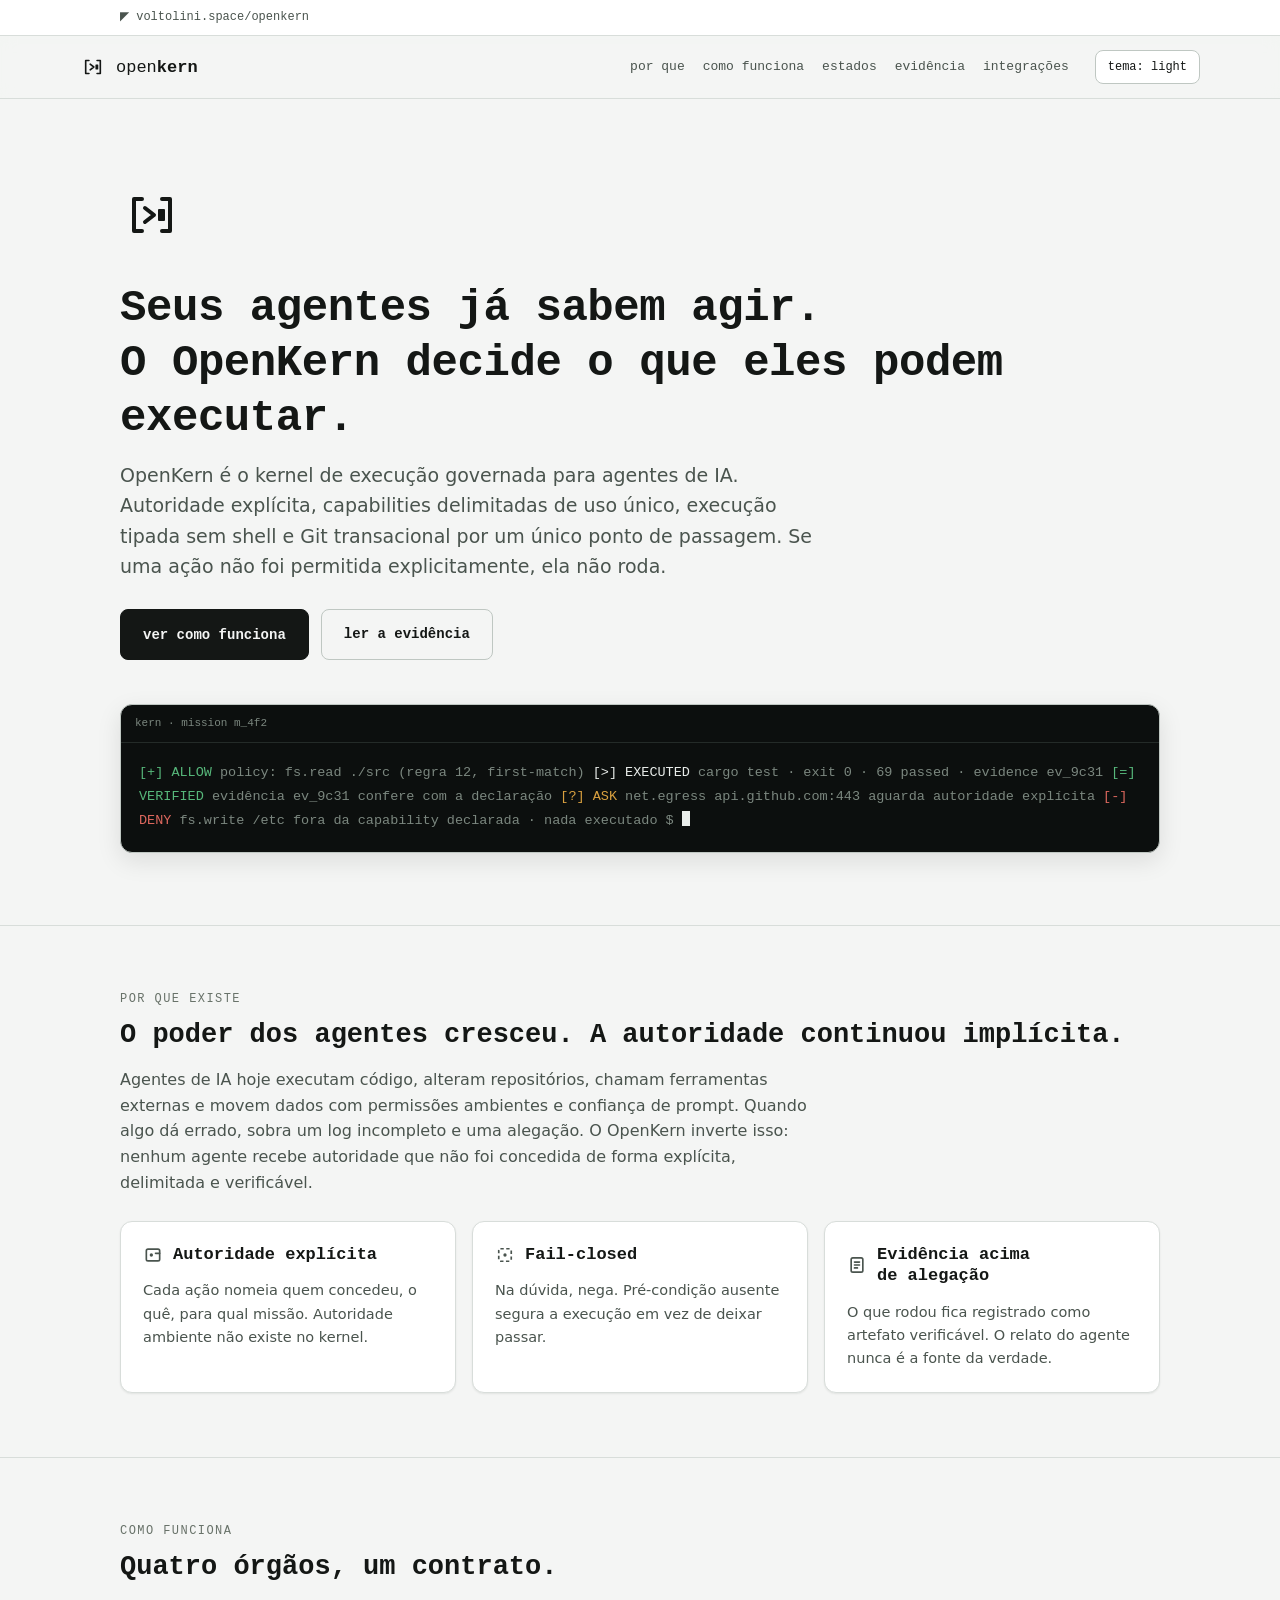
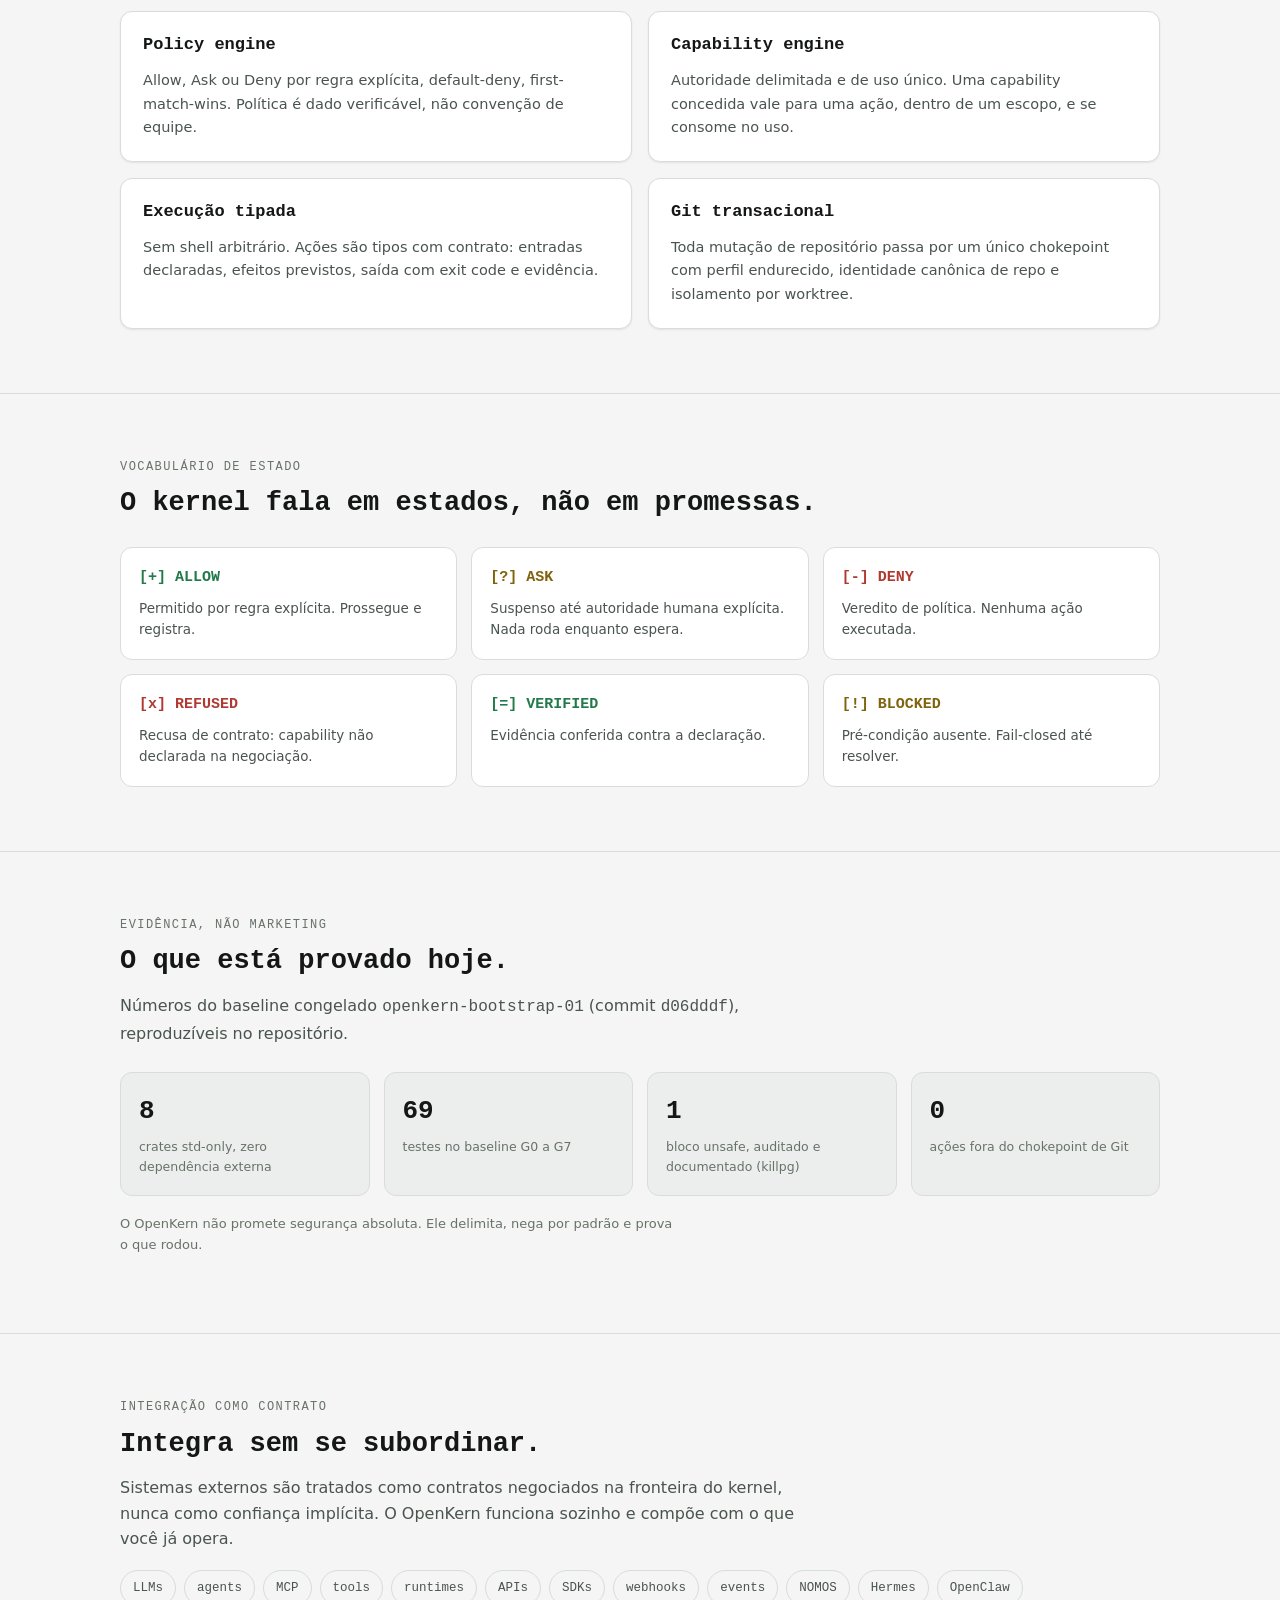
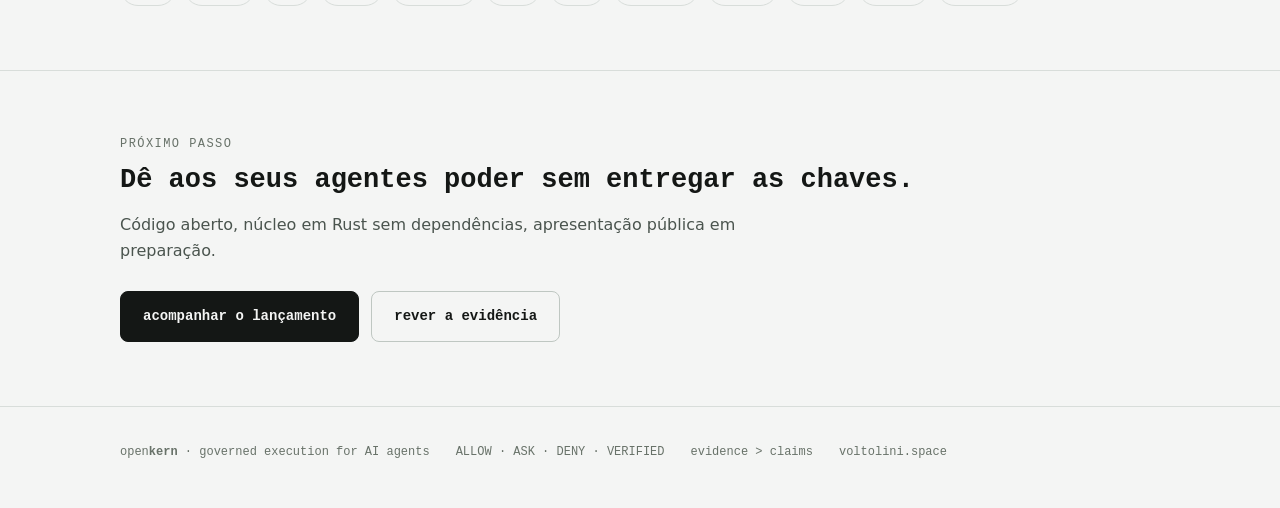
==== brand/web/openkern_page/index.html @ dc5f2fa1 "G8 core: kern-context engine — index, graph, scoring, pack, benchmark New crate kern-context (deps s" ====
<!doctype html>
<html lang="pt-BR">
<head>
<meta charset="utf-8">
<meta name="viewport" content="width=device-width,initial-scale=1">
<title>openkern · execução governada para agentes de IA</title>
<meta name="description" content="OpenKern é o kernel de execução governada para agentes de IA: autoridade explícita, capabilities delimitadas, execução tipada e evidência acima de alegação.">
<meta name="theme-color" content="#0C0F0E">
<script>
  document.documentElement.classList.add('js');
  (function(){try{
    var t=localStorage.getItem('openkern-theme');
    if(!t){t=matchMedia('(prefers-color-scheme: light)').matches?'light':'dark';}
    document.documentElement.setAttribute('data-theme',t);
    var m=document.querySelector('meta[name="theme-color"]');
    if(m)m.setAttribute('content',t==='light'?'#F4F5F4':'#0C0F0E');
  }catch(e){}})();
</script>
<style>
  :root{
    --bg:#0C0F0E;--surface:#131715;--surface-2:#1A1F1C;--border:#242B28;--border-strong:#333B37;
    --text:#E9EDEA;--text-dim:#A8B3AD;--text-mute:#7B877F;
    --allow:#57B87B;--ask:#D9A03F;--deny:#DE685E;--info:#6FA8C4;
    --shadow-1:0 1px 2px rgba(0,0,0,.30);--shadow-2:0 8px 24px rgba(0,0,0,.28);
    --mono:'JetBrains Mono',ui-monospace,'SF Mono',Menlo,Consolas,monospace;
    --body:Geist,system-ui,-apple-system,'Segoe UI',Roboto,Helvetica,Arial,sans-serif;
  }
  @media (prefers-color-scheme:light){
    :root{--bg:#F4F5F4;--surface:#FFFFFF;--surface-2:#EBEEEC;--border:#D8DDDA;--border-strong:#BFC7C2;
      --text:#141715;--text-dim:#4A544E;--text-mute:#687269;
      --allow:#22794A;--ask:#7F630D;--deny:#B03A31;--info:#2E6E8E;
      --shadow-1:0 1px 2px rgba(16,20,18,.08);--shadow-2:0 8px 24px rgba(16,20,18,.10)}
  }
  :root[data-theme="dark"]{--bg:#0C0F0E;--surface:#131715;--surface-2:#1A1F1C;--border:#242B28;--border-strong:#333B37;
    --text:#E9EDEA;--text-dim:#A8B3AD;--text-mute:#7B877F;
    --allow:#57B87B;--ask:#D9A03F;--deny:#DE685E;--info:#6FA8C4;
    --shadow-1:0 1px 2px rgba(0,0,0,.30);--shadow-2:0 8px 24px rgba(0,0,0,.28)}
  :root[data-theme="light"]{--bg:#F4F5F4;--surface:#FFFFFF;--surface-2:#EBEEEC;--border:#D8DDDA;--border-strong:#BFC7C2;
    --text:#141715;--text-dim:#4A544E;--text-mute:#687269;
    --allow:#22794A;--ask:#7F630D;--deny:#B03A31;--info:#2E6E8E;
    --shadow-1:0 1px 2px rgba(16,20,18,.08);--shadow-2:0 8px 24px rgba(16,20,18,.10)}

  *{box-sizing:border-box}
  html,body{margin:0}
  body{background:var(--bg);color:var(--text);font-family:var(--body);line-height:1.6;-webkit-font-smoothing:antialiased}
  .mono{font-family:var(--mono)}
  a{color:var(--info);text-decoration-thickness:1px;text-underline-offset:3px}
  h1,h2,h3{font-family:var(--mono);line-height:1.25;text-wrap:balance;margin:0 0 14px}
  h1{font-size:clamp(30px,4.6vw,44px);font-weight:700;letter-spacing:-.01em}
  h2{font-size:clamp(21px,2.6vw,27px);font-weight:700}
  h3{font-size:17px;font-weight:700}
  p{margin:0 0 14px;max-width:68ch}
  .dim{color:var(--text-dim)} .mute{color:var(--text-mute)}
  .wrap{max-width:1120px;margin:0 auto;padding:0 clamp(16px,4vw,40px)}
  section{padding:64px 0;border-top:1px solid var(--border)}
  .label{font-family:var(--mono);font-size:12px;letter-spacing:.12em;text-transform:uppercase;color:var(--text-mute);display:block;margin-bottom:10px}

  /* hub bar (voltolini.space convention) */
  .hub{font-family:var(--mono);font-size:12px;padding:8px 0;border-bottom:1px solid var(--border);background:var(--surface)}
  .hub a{color:var(--text-dim);text-decoration:none}
  .hub a:hover{color:var(--text)}

  /* header / nav */
  header.site{position:sticky;top:0;z-index:50;background:color-mix(in srgb,var(--bg) 92%,transparent);
    backdrop-filter:blur(8px);border-bottom:1px solid var(--border)}
  .navrow{display:flex;align-items:center;gap:20px;padding:14px 0}
  .brand{display:flex;align-items:center;gap:10px;font-family:var(--mono);font-size:17px;color:var(--text);text-decoration:none}
  .brand b{font-weight:700}
  .brand svg{width:26px;height:26px;color:var(--text)}
  nav.main{margin-left:auto;display:flex;gap:18px;flex-wrap:wrap}
  nav.main a{font-family:var(--mono);font-size:13px;color:var(--text-dim);text-decoration:none}
  nav.main a:hover{color:var(--text)}
  .theme-toggle{margin-left:6px;font-family:var(--mono);font-size:12px;padding:7px 12px;border-radius:8px;
    border:1px solid var(--border-strong);background:var(--surface);color:var(--text);cursor:pointer;min-height:34px}
  .theme-toggle:hover{border-color:var(--text-mute)}

  /* hero */
  .hero{padding:84px 0 72px;border-top:none}
  .hero .glyph{width:64px;height:64px;color:var(--text);margin-bottom:26px}
  .hero p.lead{font-size:19px;color:var(--text-dim);max-width:58ch}
  .cta-row{display:flex;gap:12px;flex-wrap:wrap;margin-top:28px}
  .btn{font-family:var(--mono);font-size:14px;font-weight:700;padding:13px 22px;border-radius:8px;cursor:pointer;
    text-decoration:none;display:inline-flex;align-items:center;gap:8px;min-height:44px;border:1px solid var(--border-strong)}
  .btn.primary{background:var(--text);color:var(--bg);border-color:var(--text)}
  .btn.primary:hover{opacity:.9}
  .btn.ghost{background:transparent;color:var(--text)}
  .btn.ghost:hover{background:var(--surface-2)}

  /* terminal demo */
  .term{margin-top:44px;background:#0C0F0E;border:1px solid var(--border-strong);border-radius:12px;
    box-shadow:var(--shadow-2);overflow:hidden}
  :root[data-theme="light"] .term{border-color:#BFC7C2}
  .term-bar{display:flex;align-items:center;gap:8px;padding:10px 14px;border-bottom:1px solid #242B28;
    font-family:var(--mono);font-size:11px;color:#7B877F}
  .term-body{padding:18px 18px 20px;font-family:var(--mono);font-size:13.5px;line-height:1.75;color:#E9EDEA;overflow-x:auto}
  .term-body .c-allow{color:#57B87B}.term-body .c-ask{color:#D9A03F}.term-body .c-deny{color:#DE685E}
  .term-body .c-dim{color:#7B877F}.term-body .c-ink{color:#E9EDEA}
  .cursor{display:inline-block;width:8px;height:15px;background:#E9EDEA;vertical-align:-2px}
  @media (prefers-reduced-motion:no-preference){.cursor{animation:blink 1.1s step-end infinite}@keyframes blink{50%{opacity:0}}}

  /* grids */
  .grid{display:grid;gap:16px}
  .g3{grid-template-columns:repeat(3,1fr)} .g2{grid-template-columns:repeat(2,1fr)}
  .card{background:var(--surface);border:1px solid var(--border);border-radius:12px;padding:22px;box-shadow:var(--shadow-1)}
  .card h3{display:flex;align-items:center;gap:10px}
  .card h3 svg{width:20px;height:20px;color:var(--text-dim);flex:none}
  .card p{font-size:14.5px;color:var(--text-dim);margin:0}

  /* states */
  .stategrid{display:grid;grid-template-columns:repeat(3,1fr);gap:14px}
  .state{border:1px solid var(--border);border-radius:12px;padding:18px;background:var(--surface)}
  .state .s{font-family:var(--mono);font-weight:700;font-size:15px;display:flex;align-items:center;gap:8px}
  .state.allow .s{color:var(--allow)} .state.ask .s{color:var(--ask)} .state.deny .s{color:var(--deny)}
  .state p{font-size:13.5px;color:var(--text-dim);margin:8px 0 0}

  /* evidence strip */
  .facts{display:grid;grid-template-columns:repeat(4,1fr);gap:14px}
  .fact{border:1px solid var(--border);border-radius:12px;padding:18px;background:var(--surface-2)}
  .fact .n{font-family:var(--mono);font-size:26px;font-weight:700;font-variant-numeric:tabular-nums}
  .fact .d{font-size:12.5px;color:var(--text-mute);margin-top:4px}

  /* integrations */
  .contracts{display:flex;flex-wrap:wrap;gap:8px}
  .contract{font-family:var(--mono);font-size:12.5px;padding:7px 12px;border:1px solid var(--border);border-radius:999px;color:var(--text-dim)}

  footer.site{border-top:1px solid var(--border);padding:36px 0 48px;font-family:var(--mono);font-size:12px;color:var(--text-mute)}
  footer.site .cols{display:flex;flex-wrap:wrap;gap:10px 26px}

  @media (max-width:900px){
    .g3,.stategrid{grid-template-columns:1fr 1fr}
    .facts{grid-template-columns:1fr 1fr}
    nav.main{gap:14px}
  }
  @media (max-width:600px){
    .g3,.g2,.stategrid,.facts{grid-template-columns:1fr}
    .cta-row .btn{width:100%;justify-content:center}
    .navrow{flex-wrap:wrap}
    nav.main{width:100%;order:3;margin-left:0}
    section{padding:48px 0}
    .hero{padding:56px 0 48px}
  }
  @media (max-width:400px){
    h1{font-size:27px}
    .hero p.lead{font-size:16px}
    .wrap{padding:0 14px}
    .term-body{font-size:12px}
    .btn{padding:12px 16px;font-size:13px}
  }
</style>
</head>
<body>

<div class="hub"><div class="wrap"><a href="/">&#9700; voltolini.space/openkern</a></div></div>

<header class="site">
  <div class="wrap navrow">
    <a class="brand" href="#top" aria-label="openkern">
      <svg viewBox="0 0 64 64" aria-hidden="true"><g fill="none" stroke="currentColor" stroke-width="4" stroke-linecap="round" stroke-linejoin="round"><path d="M 22 16 L 14 16 L 14 48 L 22 48"/><path d="M 42 16 L 50 16 L 50 48 L 42 48"/><path d="M 25 25 L 34 32 L 25 39"/></g><rect x="38" y="26" width="7" height="12" rx="1" fill="currentColor"/></svg>
      <span>open<b>kern</b></span>
    </a>
    <nav class="main" aria-label="principal">
      <a href="#porque">por que</a>
      <a href="#como">como funciona</a>
      <a href="#estados">estados</a>
      <a href="#evidencia">evidência</a>
      <a href="#integra">integrações</a>
    </nav>
    <button class="theme-toggle" id="themeToggle" type="button" aria-label="alternar tema">tema: <span id="themeName">auto</span></button>
  </div>
</header>

<main id="top">

  <section class="hero">
    <div class="wrap">
      <svg class="glyph" viewBox="0 0 64 64" aria-hidden="true"><g fill="none" stroke="currentColor" stroke-width="4" stroke-linecap="round" stroke-linejoin="round"><path d="M 22 16 L 14 16 L 14 48 L 22 48"/><path d="M 42 16 L 50 16 L 50 48 L 42 48"/><path d="M 25 25 L 34 32 L 25 39"/></g><rect x="38" y="26" width="7" height="12" rx="1" fill="currentColor"/></svg>
      <h1>Seus agentes já sabem agir.<br>O OpenKern decide o que eles podem executar.</h1>
      <p class="lead">OpenKern é o kernel de execução governada para agentes de IA. Autoridade explícita, capabilities delimitadas de uso único, execução tipada sem shell e Git transacional por um único ponto de passagem. Se uma ação não foi permitida explicitamente, ela não roda.</p>
      <div class="cta-row">
        <button class="btn primary" type="button" onclick="document.getElementById('como').scrollIntoView({behavior:'smooth'})">ver como funciona</button>
        <a class="btn ghost" href="#evidencia">ler a evidência</a>
      </div>

      <div class="term" role="img" aria-label="demonstração do kern na linha de comando">
        <div class="term-bar"><span>kern · mission m_4f2</span></div>
        <div class="term-body"><span class="c-allow">[+] ALLOW</span><span class="c-dim">    policy: fs.read ./src (regra 12, first-match)</span>
<span class="c-ink">[&gt;] EXECUTED</span><span class="c-dim"> cargo test · exit 0 · 69 passed · evidence ev_9c31</span>
<span class="c-allow">[=] VERIFIED</span><span class="c-dim"> evidência ev_9c31 confere com a declaração</span>
<span class="c-ask">[?] ASK</span><span class="c-dim">      net.egress api.github.com:443 aguarda autoridade explícita</span>
<span class="c-deny">[-] DENY</span><span class="c-dim">     fs.write /etc fora da capability declarada · nada executado</span>
<span class="c-dim">$</span> <span class="cursor" aria-hidden="true"></span></div>
      </div>
    </div>
  </section>

  <section id="porque">
    <div class="wrap">
      <span class="label">por que existe</span>
      <h2>O poder dos agentes cresceu. A autoridade continuou implícita.</h2>
      <p class="dim">Agentes de IA hoje executam código, alteram repositórios, chamam ferramentas externas e movem dados com permissões ambientes e confiança de prompt. Quando algo dá errado, sobra um log incompleto e uma alegação. O OpenKern inverte isso: nenhum agente recebe autoridade que não foi concedida de forma explícita, delimitada e verificável.</p>
      <div class="grid g3" style="margin-top:26px">
        <div class="card"><h3><svg aria-hidden="true" viewBox="0 0 24 24"><rect x="4" y="5" width="16" height="14" rx="2" fill="none" stroke="currentColor" stroke-width="2"/><path d="M 20 10 L 15 10" stroke="currentColor" stroke-width="2" stroke-linecap="round"/><circle cx="10" cy="12" r="2" fill="currentColor"/></svg>Autoridade explícita</h3><p>Cada ação nomeia quem concedeu, o quê, para qual missão. Autoridade ambiente não existe no kernel.</p></div>
        <div class="card"><h3><svg aria-hidden="true" viewBox="0 0 24 24"><rect x="4.5" y="4.5" width="15" height="15" rx="2" fill="none" stroke="currentColor" stroke-width="2" stroke-dasharray="4 3"/><circle cx="12" cy="12" r="2" fill="currentColor"/></svg>Fail-closed</h3><p>Na dúvida, nega. Pré-condição ausente segura a execução em vez de deixar passar.</p></div>
        <div class="card"><h3><svg aria-hidden="true" viewBox="0 0 24 24"><rect x="5" y="3.5" width="14" height="17" rx="2" fill="none" stroke="currentColor" stroke-width="2"/><path d="M 9 8.5 H 15 M 9 12 H 15 M 9 15.5 H 12.5" stroke="currentColor" stroke-width="2" stroke-linecap="round"/></svg>Evidência acima de alegação</h3><p>O que rodou fica registrado como artefato verificável. O relato do agente nunca é a fonte da verdade.</p></div>
      </div>
    </div>
  </section>

  <section id="como">
    <div class="wrap">
      <span class="label">como funciona</span>
      <h2>Quatro órgãos, um contrato.</h2>
      <div class="grid g2" style="margin-top:26px">
        <div class="card"><h3>Policy engine</h3><p>Allow, Ask ou Deny por regra explícita, default-deny, first-match-wins. Política é dado verificável, não convenção de equipe.</p></div>
        <div class="card"><h3>Capability engine</h3><p>Autoridade delimitada e de uso único. Uma capability concedida vale para uma ação, dentro de um escopo, e se consome no uso.</p></div>
        <div class="card"><h3>Execução tipada</h3><p>Sem shell arbitrário. Ações são tipos com contrato: entradas declaradas, efeitos previstos, saída com exit code e evidência.</p></div>
        <div class="card"><h3>Git transacional</h3><p>Toda mutação de repositório passa por um único chokepoint com perfil endurecido, identidade canônica de repo e isolamento por worktree.</p></div>
      </div>
    </div>
  </section>

  <section id="estados">
    <div class="wrap">
      <span class="label">vocabulário de estado</span>
      <h2>O kernel fala em estados, não em promessas.</h2>
      <div class="stategrid" style="margin-top:26px">
        <div class="state allow"><span class="s">[+] ALLOW</span><p>Permitido por regra explícita. Prossegue e registra.</p></div>
        <div class="state ask"><span class="s">[?] ASK</span><p>Suspenso até autoridade humana explícita. Nada roda enquanto espera.</p></div>
        <div class="state deny"><span class="s">[-] DENY</span><p>Veredito de política. Nenhuma ação executada.</p></div>
        <div class="state deny"><span class="s">[x] REFUSED</span><p>Recusa de contrato: capability não declarada na negociação.</p></div>
        <div class="state allow"><span class="s">[=] VERIFIED</span><p>Evidência conferida contra a declaração.</p></div>
        <div class="state ask"><span class="s">[!] BLOCKED</span><p>Pré-condição ausente. Fail-closed até resolver.</p></div>
      </div>
    </div>
  </section>

  <section id="evidencia">
    <div class="wrap">
      <span class="label">evidência, não marketing</span>
      <h2>O que está provado hoje.</h2>
      <p class="dim">Números do baseline congelado <span class="mono">openkern-bootstrap-01</span> (commit <span class="mono">d06dddf</span>), reproduzíveis no repositório.</p>
      <div class="facts" style="margin-top:26px">
        <div class="fact"><div class="n">8</div><div class="d">crates std-only, zero dependência externa</div></div>
        <div class="fact"><div class="n">69</div><div class="d">testes no baseline G0 a G7</div></div>
        <div class="fact"><div class="n">1</div><div class="d">bloco unsafe, auditado e documentado (killpg)</div></div>
        <div class="fact"><div class="n">0</div><div class="d">ações fora do chokepoint de Git</div></div>
      </div>
      <p class="mute" style="margin-top:18px;font-size:13px">O OpenKern não promete segurança absoluta. Ele delimita, nega por padrão e prova o que rodou.</p>
    </div>
  </section>

  <section id="integra">
    <div class="wrap">
      <span class="label">integração como contrato</span>
      <h2>Integra sem se subordinar.</h2>
      <p class="dim">Sistemas externos são tratados como contratos negociados na fronteira do kernel, nunca como confiança implícita. O OpenKern funciona sozinho e compõe com o que você já opera.</p>
      <div class="contracts" style="margin-top:18px">
        <span class="contract">LLMs</span><span class="contract">agents</span><span class="contract">MCP</span>
        <span class="contract">tools</span><span class="contract">runtimes</span><span class="contract">APIs</span>
        <span class="contract">SDKs</span><span class="contract">webhooks</span><span class="contract">events</span>
        <span class="contract">NOMOS</span><span class="contract">Hermes</span><span class="contract">OpenClaw</span>
      </div>
    </div>
  </section>

  <section id="cta">
    <div class="wrap">
      <span class="label">próximo passo</span>
      <h2>Dê aos seus agentes poder sem entregar as chaves.</h2>
      <p class="dim">Código aberto, núcleo em Rust sem dependências, apresentação pública em preparação.</p>
      <div class="cta-row">
        <button class="btn primary" type="button" onclick="document.getElementById('top').scrollIntoView({behavior:'smooth'})">acompanhar o lançamento</button>
        <a class="btn ghost" href="#evidencia">rever a evidência</a>
      </div>
    </div>
  </section>

</main>

<footer class="site">
  <div class="wrap cols">
    <span>open<b>kern</b> · governed execution for AI agents</span>
    <span>ALLOW · ASK · DENY · VERIFIED</span>
    <span>evidence &gt; claims</span>
    <span>voltolini.space</span>
  </div>
</footer>

<script>
(function(){try{
  var btn=document.getElementById('themeToggle'),name=document.getElementById('themeName');
  var meta=document.querySelector('meta[name="theme-color"]');
  function label(){name.textContent=document.documentElement.getAttribute('data-theme')||'auto';}
  btn.addEventListener('click',function(){
    var cur=document.documentElement.getAttribute('data-theme')||'dark';
    var nxt=cur==='dark'?'light':'dark';
    document.documentElement.setAttribute('data-theme',nxt);
    try{localStorage.setItem('openkern-theme',nxt);}catch(e){}
    if(meta)meta.setAttribute('content',nxt==='light'?'#F4F5F4':'#0C0F0E');
    label();
  });
  label();
}catch(e){}})();
</script>

</body>
</html>
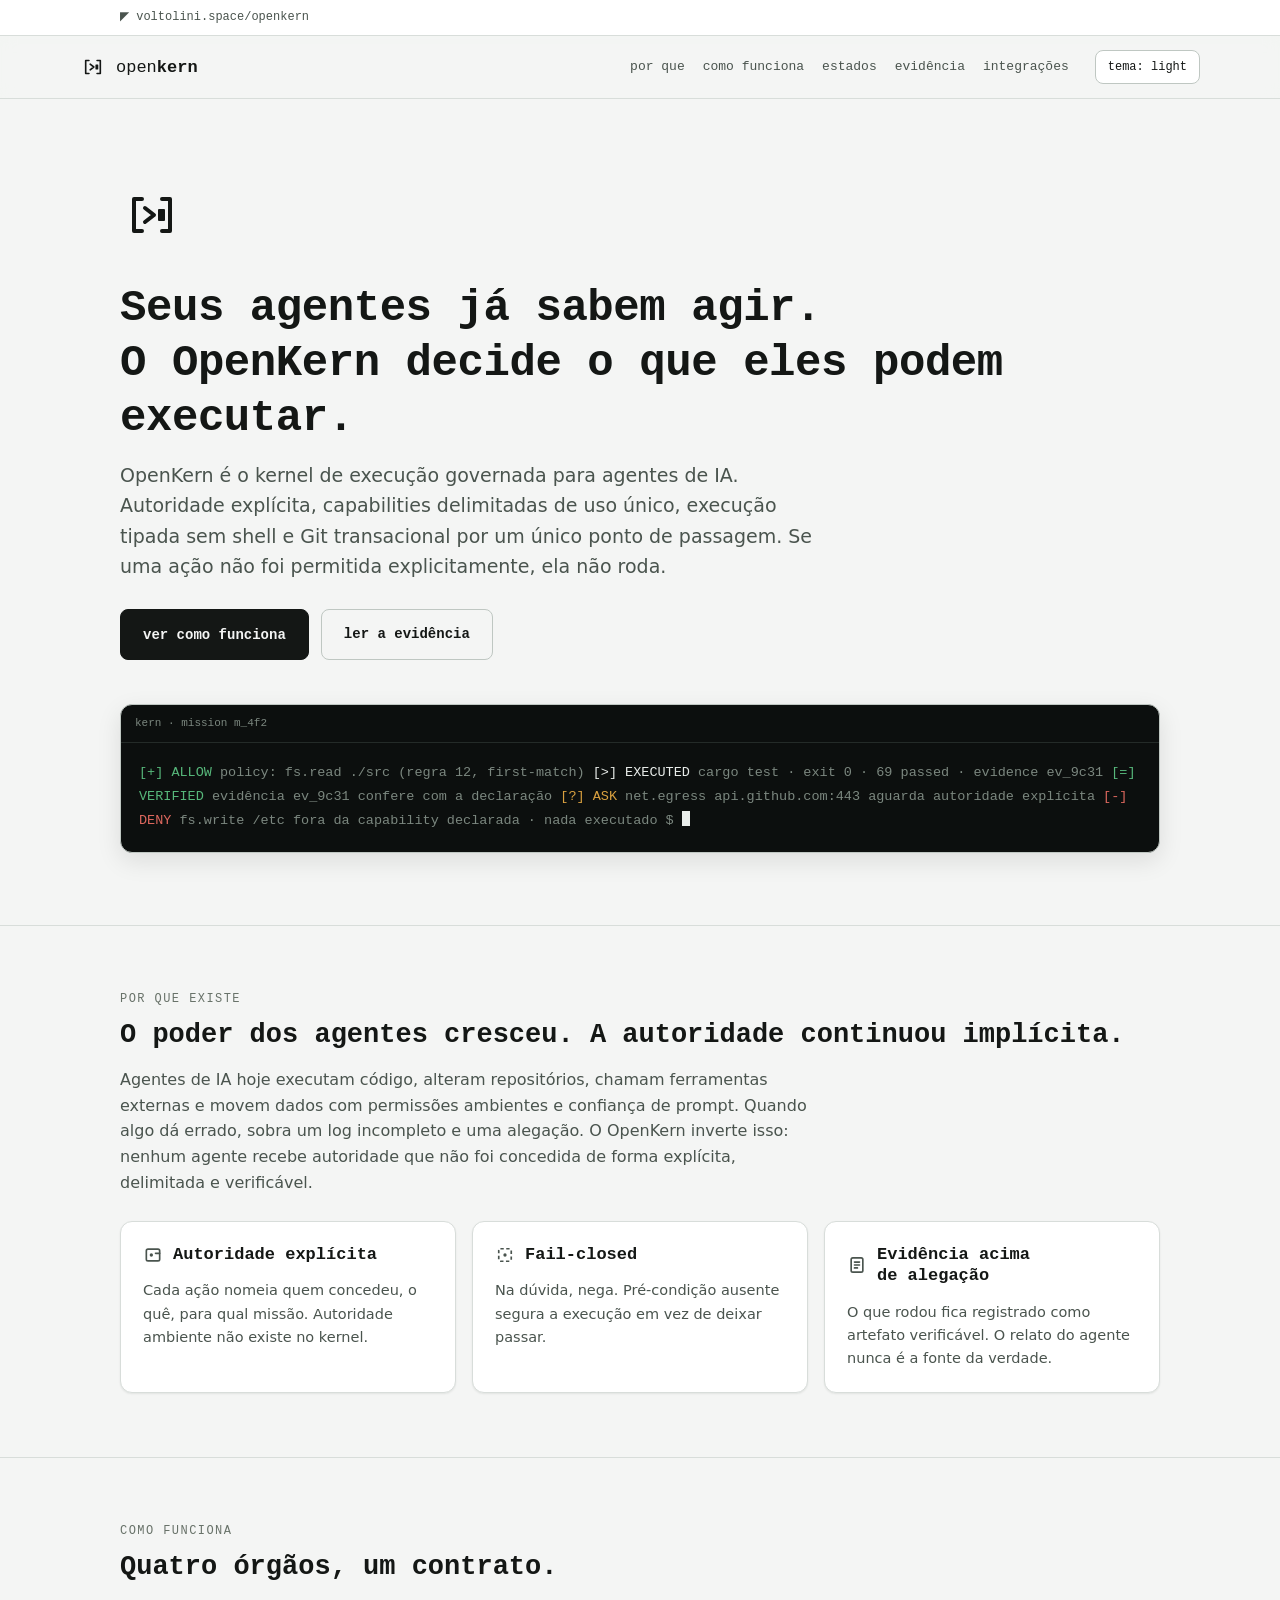
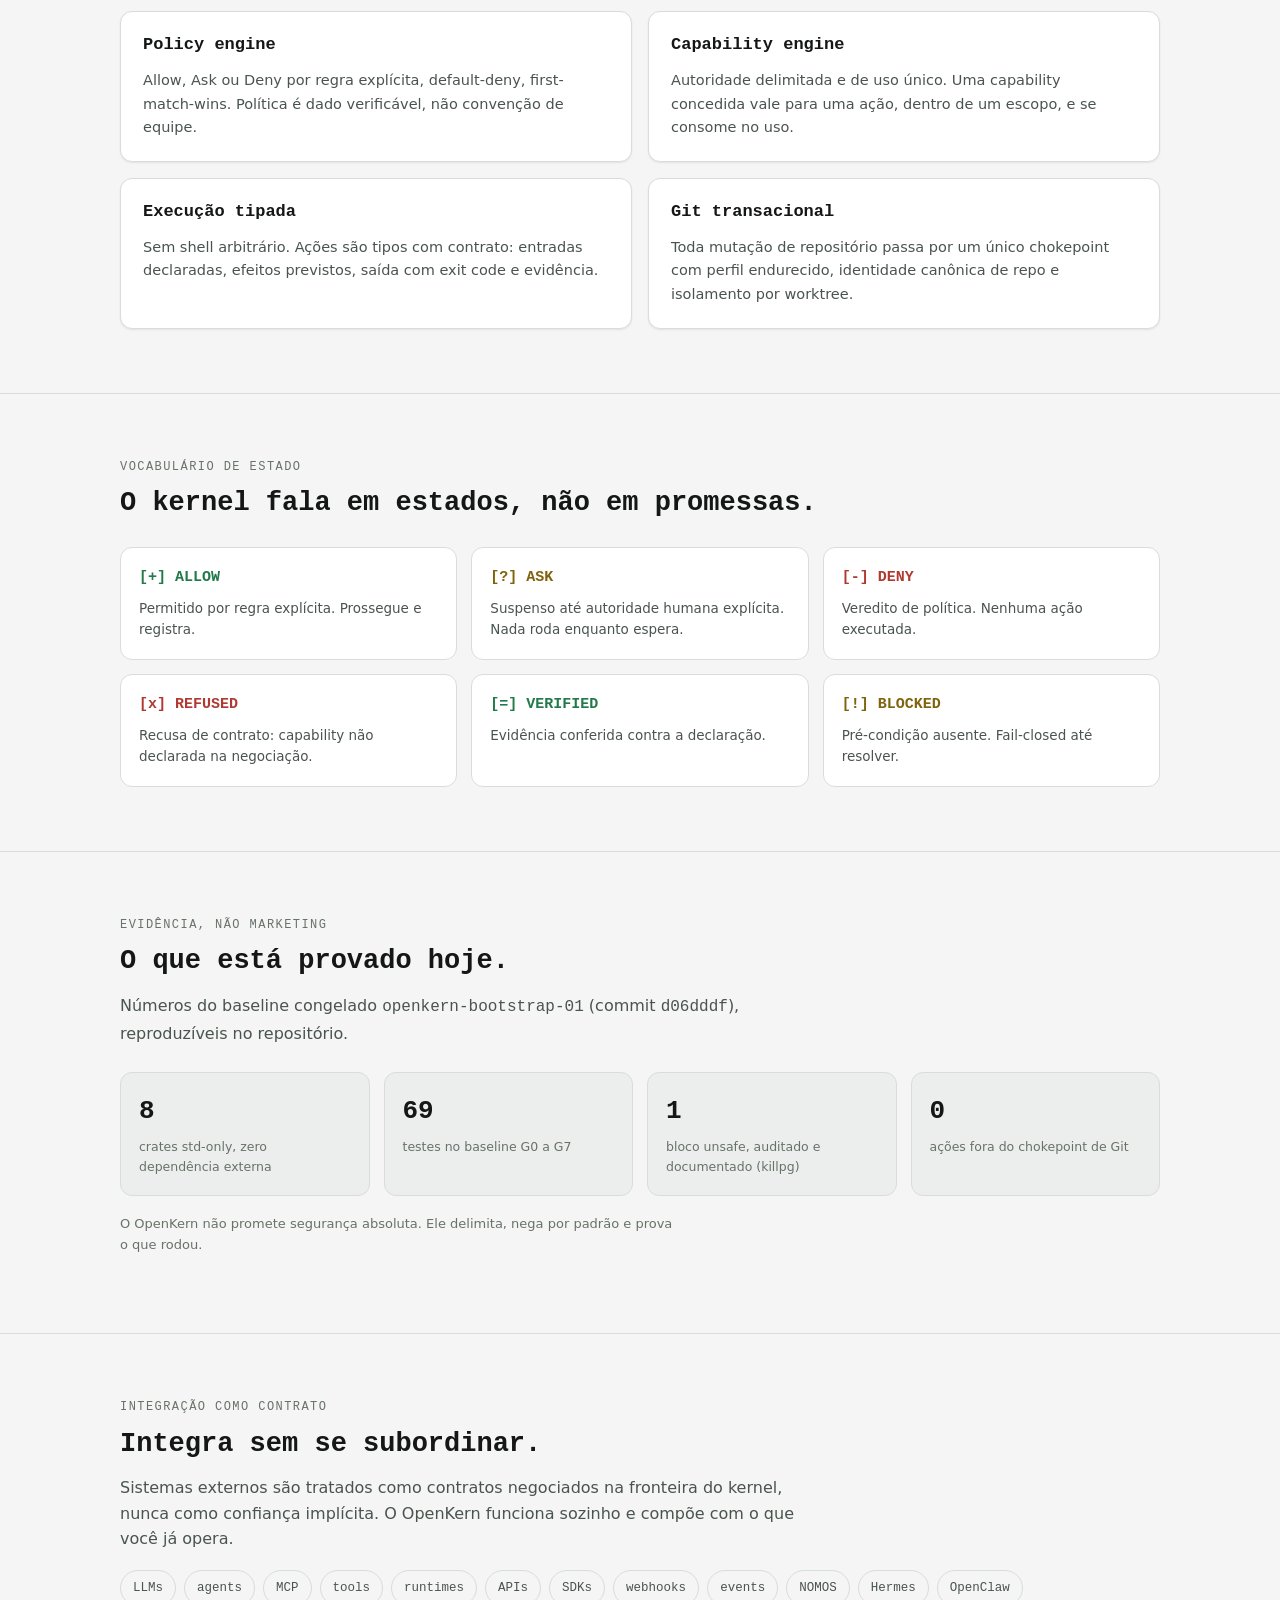
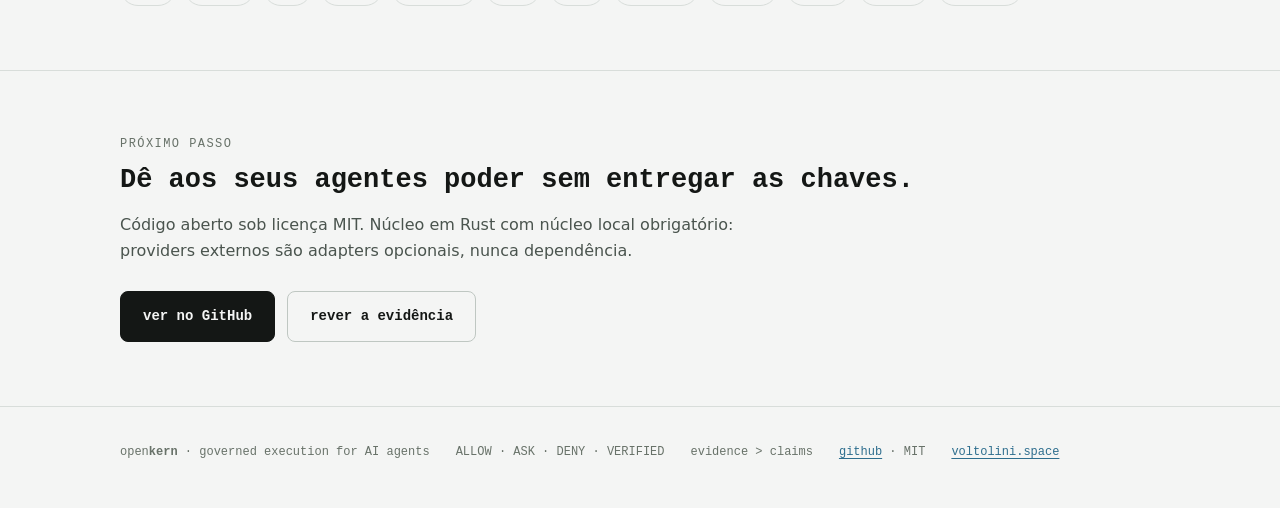
==== commit 8f9f7ab8: "publish: OPENKERN-BRAND-03 documentary commit — MIT license, public README, site publication deltas " ====
--- a/brand/web/openkern_page/index.html
+++ b/brand/web/openkern_page/index.html
@@ -6,6 +6,13 @@
 <title>openkern · execução governada para agentes de IA</title>
 <meta name="description" content="OpenKern é o kernel de execução governada para agentes de IA: autoridade explícita, capabilities delimitadas, execução tipada e evidência acima de alegação.">
 <meta name="theme-color" content="#0C0F0E">
+<link rel="canonical" href="https://voltolini.space/openkern/">
+<meta property="og:type" content="website">
+<meta property="og:site_name" content="voltolini.space">
+<meta property="og:title" content="openkern · execução governada para agentes de IA">
+<meta property="og:description" content="OpenKern é o kernel de execução governada para agentes de IA: autoridade explícita, capabilities delimitadas, execução tipada e evidência acima de alegação.">
+<meta property="og:url" content="https://voltolini.space/openkern/">
+<link rel="icon" type="image/svg+xml" href="data:image/svg+xml,%3Csvg%20xmlns='http://www.w3.org/2000/svg'%20viewBox='0%200%2064%2064'%3E%3Crect%20width='64'%20height='64'%20rx='12'%20fill='%230C0F0E'/%3E%3Cg%20fill='none'%20stroke='%23E9EDEA'%20stroke-width='6'%20stroke-linecap='round'%20stroke-linejoin='round'%3E%3Cpath%20d='M%2014%2018%20L%2032%2032%20L%2014%2046'/%3E%3C/g%3E%3Crect%20x='40'%20y='24'%20width='12'%20height='19'%20rx='2'%20fill='%23E9EDEA'/%3E%3C/svg%3E">
 <script>
   document.documentElement.classList.add('js');
   (function(){try{
@@ -81,8 +88,8 @@
   .cta-row{display:flex;gap:12px;flex-wrap:wrap;margin-top:28px}
   .btn{font-family:var(--mono);font-size:14px;font-weight:700;padding:13px 22px;border-radius:8px;cursor:pointer;
     text-decoration:none;display:inline-flex;align-items:center;gap:8px;min-height:44px;border:1px solid var(--border-strong)}
-  .btn.primary{background:var(--text);color:var(--bg);border-color:var(--text)}
-  .btn.primary:hover{opacity:.9}
+  .btn-primary{background:var(--text);color:var(--bg);border-color:var(--text)}
+  .btn-primary:hover{opacity:.9}
   .btn.ghost{background:transparent;color:var(--text)}
   .btn.ghost:hover{background:var(--surface-2)}
 
@@ -177,7 +184,7 @@
       <h1>Seus agentes já sabem agir.<br>O OpenKern decide o que eles podem executar.</h1>
       <p class="lead">OpenKern é o kernel de execução governada para agentes de IA. Autoridade explícita, capabilities delimitadas de uso único, execução tipada sem shell e Git transacional por um único ponto de passagem. Se uma ação não foi permitida explicitamente, ela não roda.</p>
       <div class="cta-row">
-        <button class="btn primary" type="button" onclick="document.getElementById('como').scrollIntoView({behavior:'smooth'})">ver como funciona</button>
+        <button class="btn btn-primary" type="button" onclick="document.getElementById('como').scrollIntoView({behavior:'smooth'})">ver como funciona</button>
         <a class="btn ghost" href="#evidencia">ler a evidência</a>
       </div>
 
@@ -267,9 +274,9 @@
     <div class="wrap">
       <span class="label">próximo passo</span>
       <h2>Dê aos seus agentes poder sem entregar as chaves.</h2>
-      <p class="dim">Código aberto, núcleo em Rust sem dependências, apresentação pública em preparação.</p>
+      <p class="dim">Código aberto sob licença MIT. Núcleo em Rust com núcleo local obrigatório: providers externos são adapters opcionais, nunca dependência.</p>
       <div class="cta-row">
-        <button class="btn primary" type="button" onclick="document.getElementById('top').scrollIntoView({behavior:'smooth'})">acompanhar o lançamento</button>
+        <a class="btn btn-primary" href="https://github.com/Voltolini-SPACE/openkern">ver no GitHub</a>
         <a class="btn ghost" href="#evidencia">rever a evidência</a>
       </div>
     </div>
@@ -282,7 +289,8 @@
     <span>open<b>kern</b> · governed execution for AI agents</span>
     <span>ALLOW · ASK · DENY · VERIFIED</span>
     <span>evidence &gt; claims</span>
-    <span>voltolini.space</span>
+    <span><a href="https://github.com/Voltolini-SPACE/openkern">github</a> · MIT</span>
+    <span><a href="/">voltolini.space</a></span>
   </div>
 </footer>
 
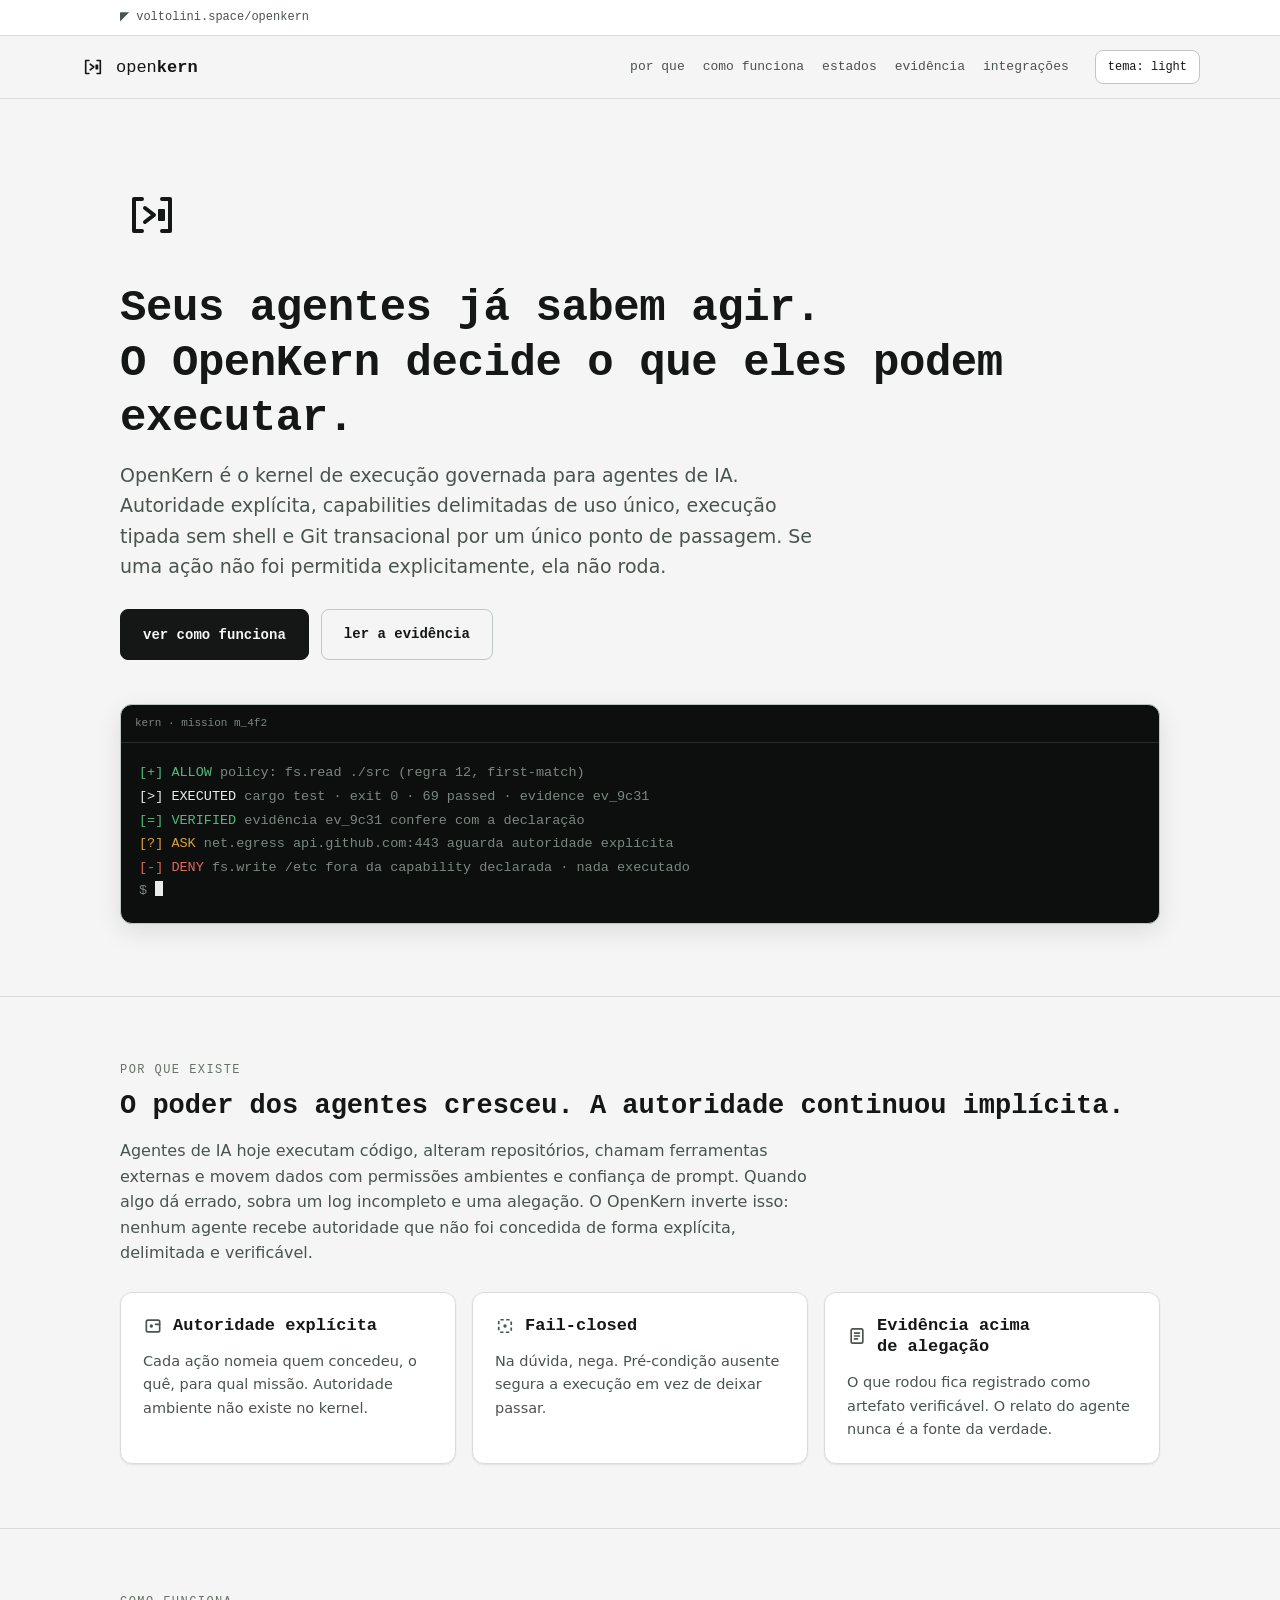
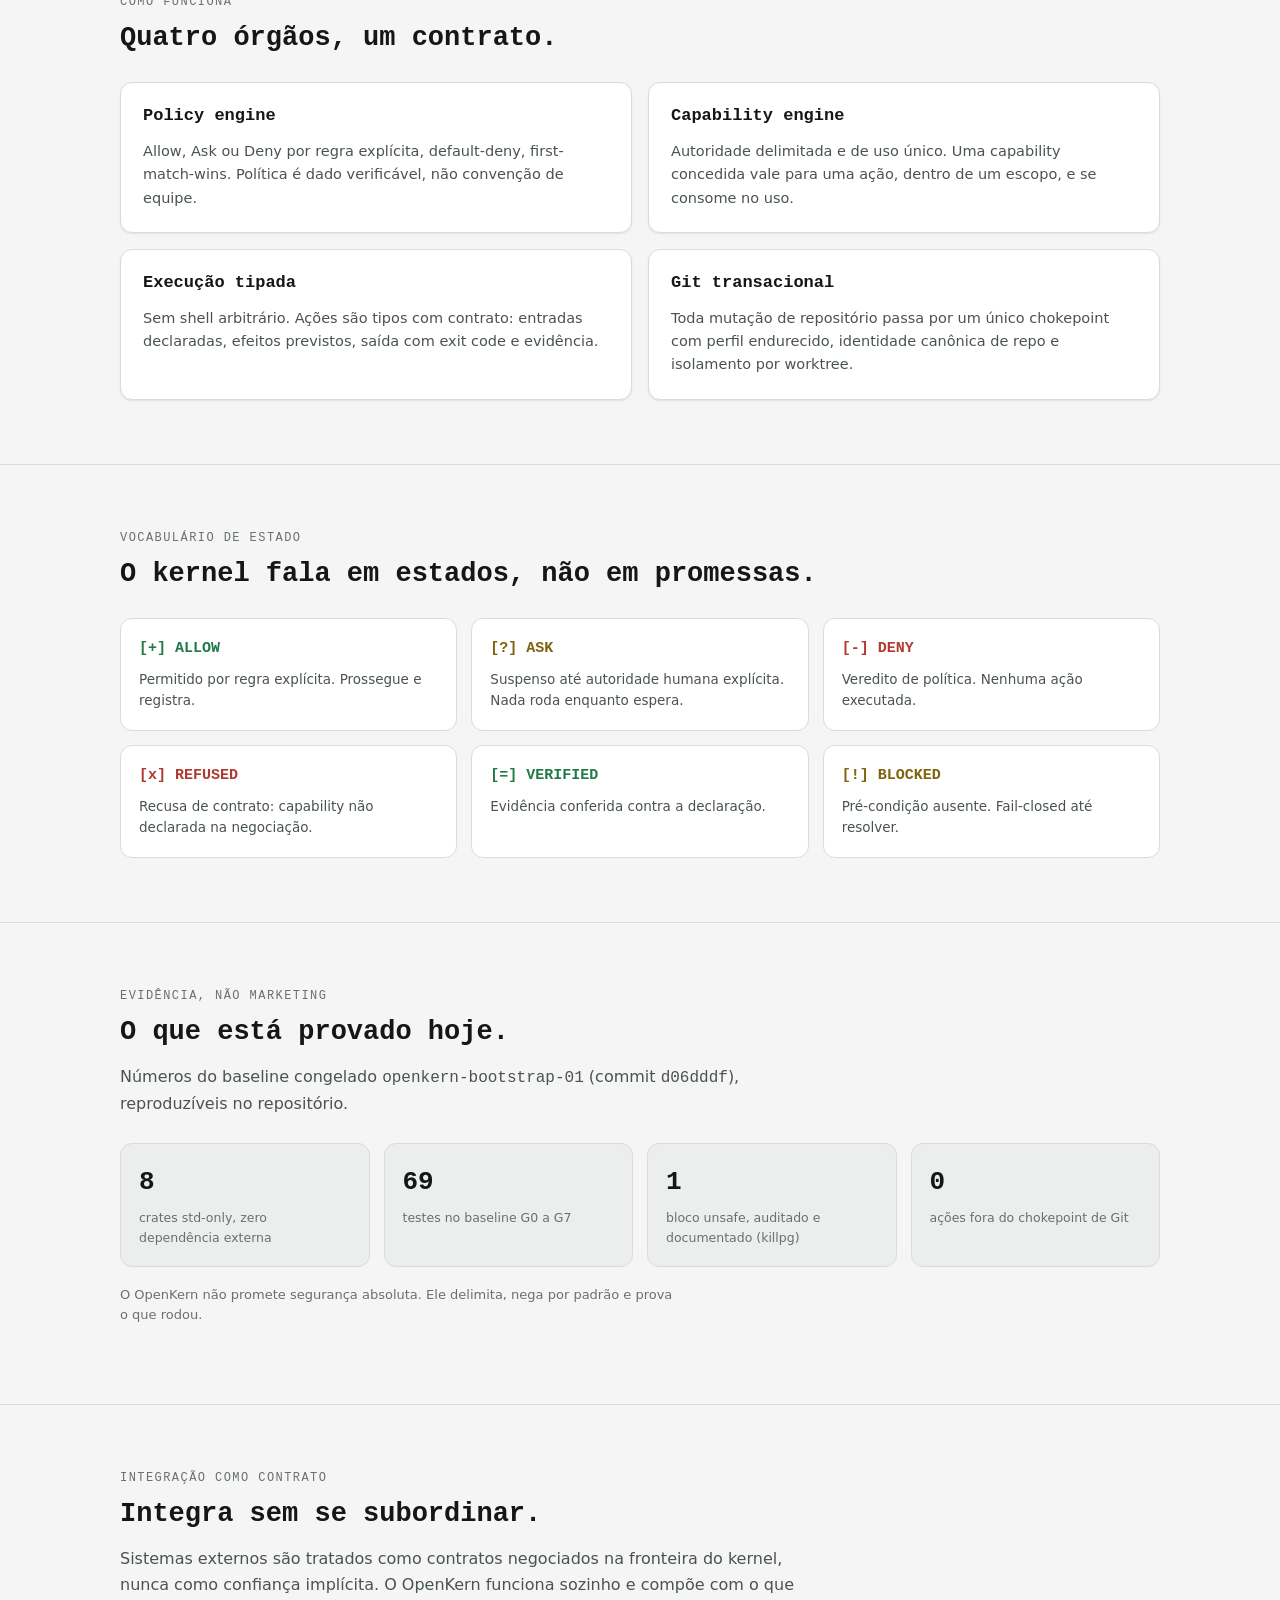
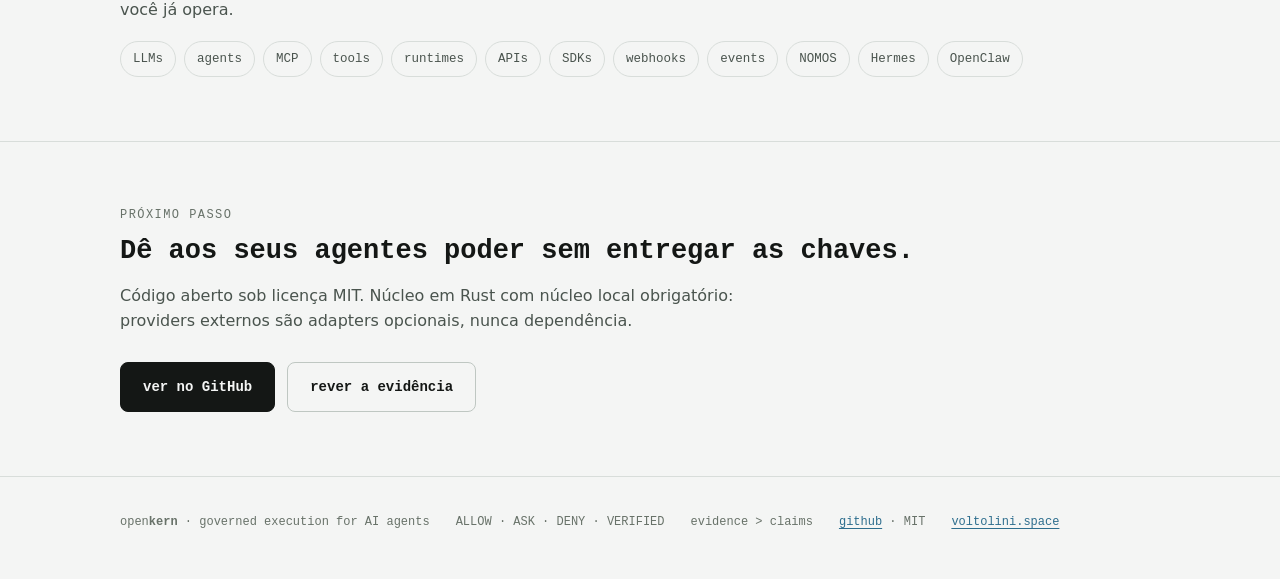
==== commit b4a338ad: "site: fix terminal demo line collapse (white-space:pre-line) Co-Authored-By: Claude Opus 4.8 <norepl" ====
--- a/brand/web/openkern_page/index.html
+++ b/brand/web/openkern_page/index.html
@@ -99,7 +99,7 @@
   :root[data-theme="light"] .term{border-color:#BFC7C2}
   .term-bar{display:flex;align-items:center;gap:8px;padding:10px 14px;border-bottom:1px solid #242B28;
     font-family:var(--mono);font-size:11px;color:#7B877F}
-  .term-body{padding:18px 18px 20px;font-family:var(--mono);font-size:13.5px;line-height:1.75;color:#E9EDEA;overflow-x:auto}
+  .term-body{white-space:pre-line;padding:18px 18px 20px;font-family:var(--mono);font-size:13.5px;line-height:1.75;color:#E9EDEA;overflow-x:auto}
   .term-body .c-allow{color:#57B87B}.term-body .c-ask{color:#D9A03F}.term-body .c-deny{color:#DE685E}
   .term-body .c-dim{color:#7B877F}.term-body .c-ink{color:#E9EDEA}
   .cursor{display:inline-block;width:8px;height:15px;background:#E9EDEA;vertical-align:-2px}
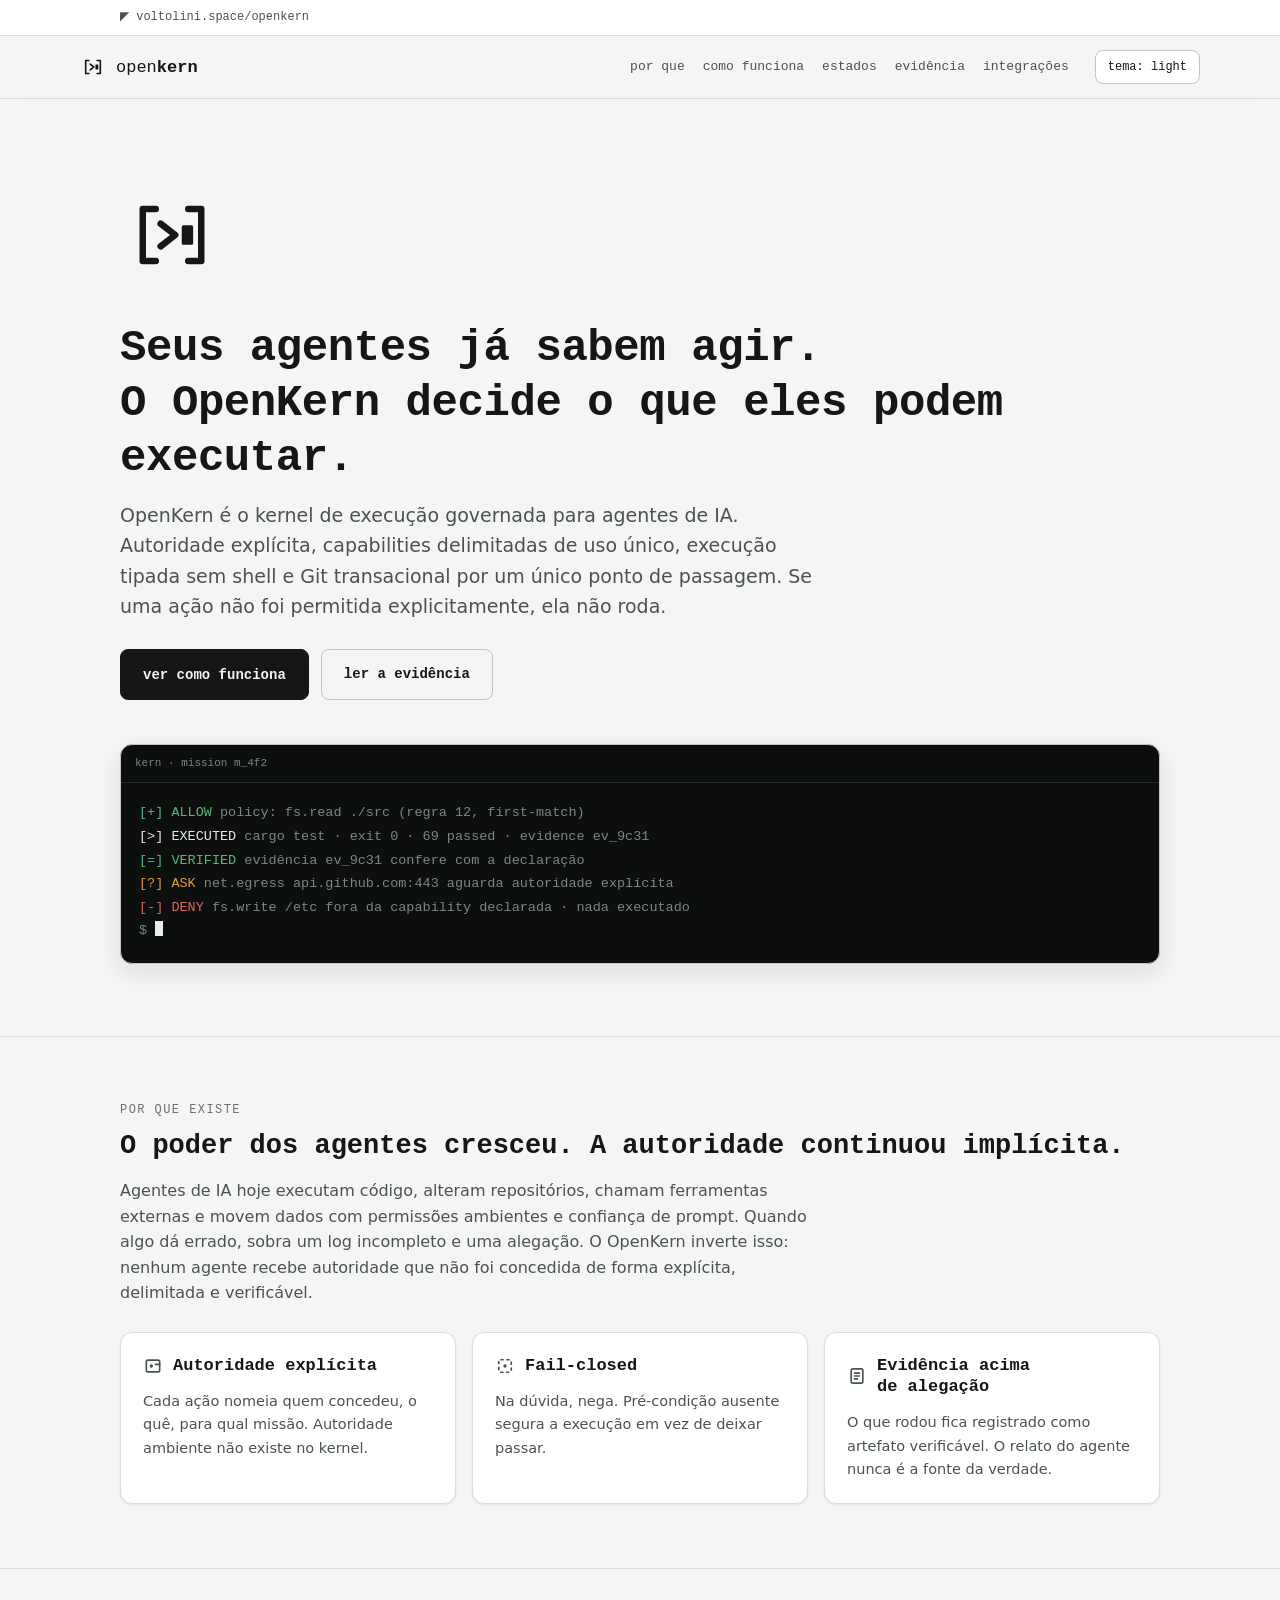
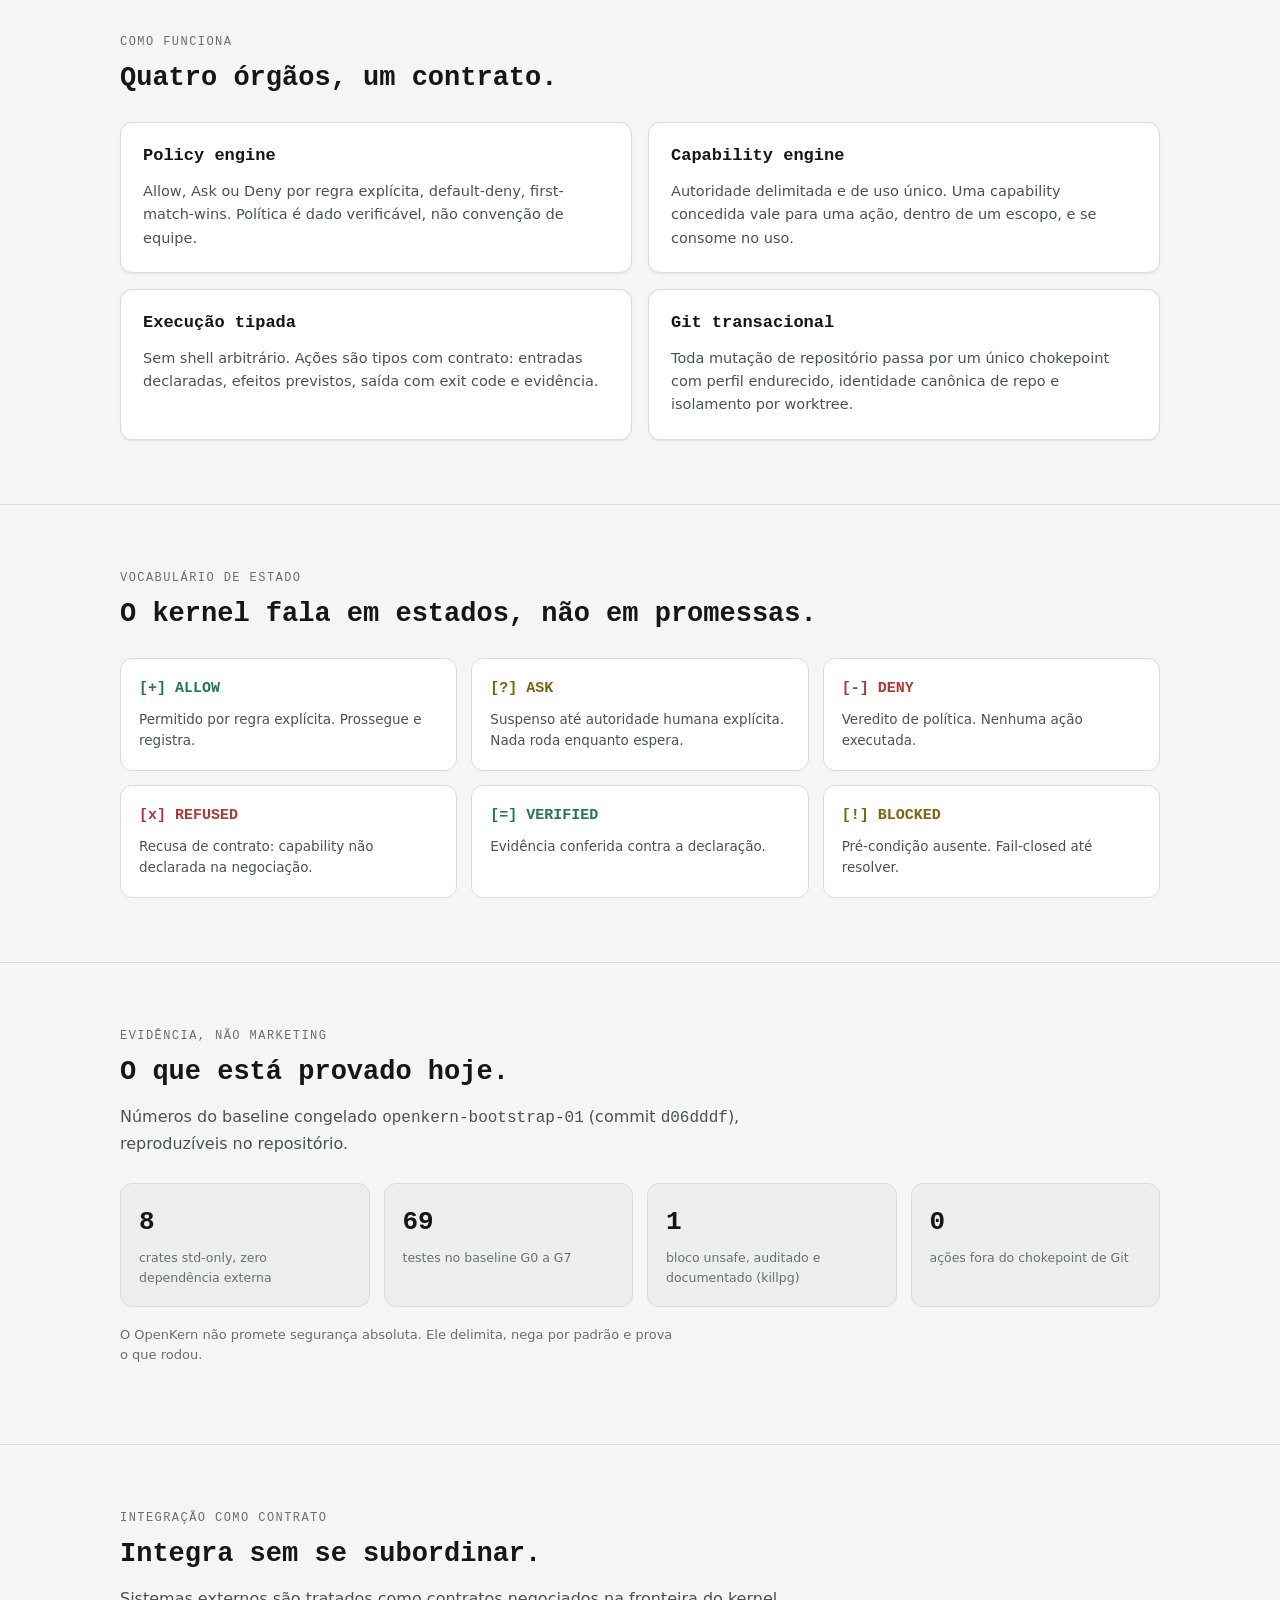
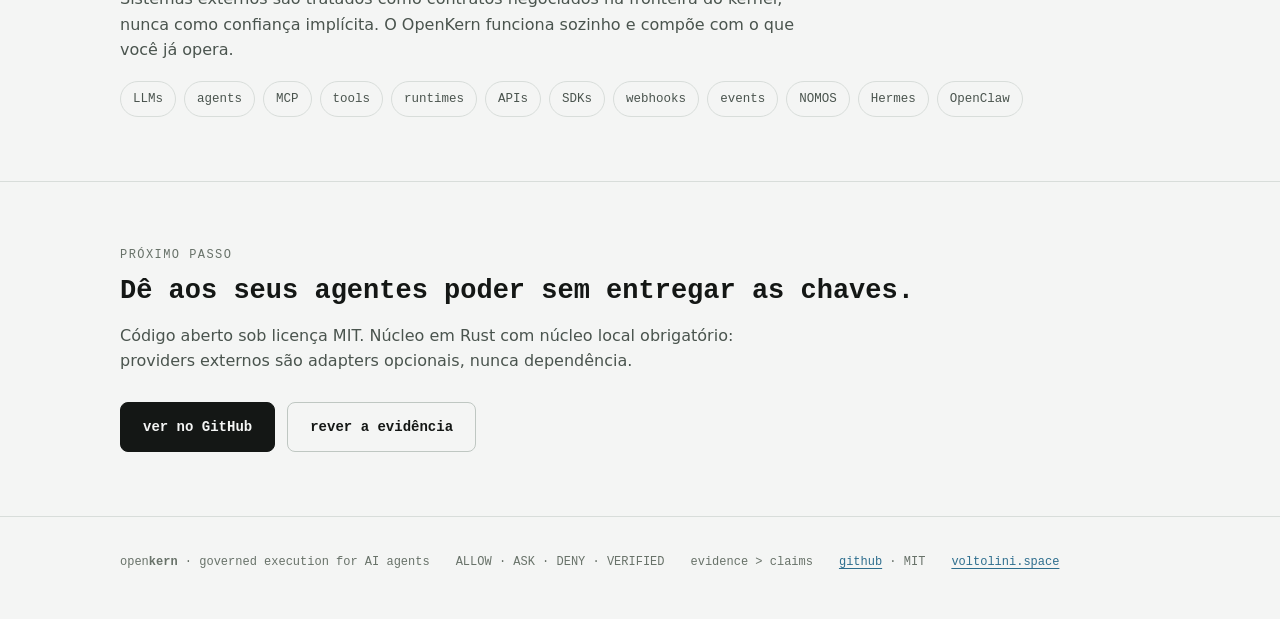
==== commit ffe8f614: "brand: OpenKern installable app assets — PWA manifest, E2 icon set + generator, larger hero mark - b" ====
--- a/brand/web/openkern_page/index.html
+++ b/brand/web/openkern_page/index.html
@@ -12,6 +12,9 @@
 <meta property="og:title" content="openkern · execução governada para agentes de IA">
 <meta property="og:description" content="OpenKern é o kernel de execução governada para agentes de IA: autoridade explícita, capabilities delimitadas, execução tipada e evidência acima de alegação.">
 <meta property="og:url" content="https://voltolini.space/openkern/">
+<link rel="manifest" href="manifest.webmanifest">
+<link rel="apple-touch-icon" sizes="180x180" href="apple-touch-icon.png">
+<meta name="apple-mobile-web-app-title" content="openkern">
 <link rel="icon" type="image/svg+xml" href="data:image/svg+xml,%3Csvg%20xmlns='http://www.w3.org/2000/svg'%20viewBox='0%200%2064%2064'%3E%3Crect%20width='64'%20height='64'%20rx='12'%20fill='%230C0F0E'/%3E%3Cg%20fill='none'%20stroke='%23E9EDEA'%20stroke-width='6'%20stroke-linecap='round'%20stroke-linejoin='round'%3E%3Cpath%20d='M%2014%2018%20L%2032%2032%20L%2014%2046'/%3E%3C/g%3E%3Crect%20x='40'%20y='24'%20width='12'%20height='19'%20rx='2'%20fill='%23E9EDEA'/%3E%3C/svg%3E">
 <script>
   document.documentElement.classList.add('js');
@@ -83,7 +86,7 @@
 
   /* hero */
   .hero{padding:84px 0 72px;border-top:none}
-  .hero .glyph{width:64px;height:64px;color:var(--text);margin-bottom:26px}
+  .hero .glyph{width:clamp(72px,10vw,104px);height:clamp(72px,10vw,104px);color:var(--text);margin-bottom:26px}
   .hero p.lead{font-size:19px;color:var(--text-dim);max-width:58ch}
   .cta-row{display:flex;gap:12px;flex-wrap:wrap;margin-top:28px}
   .btn{font-family:var(--mono);font-size:14px;font-weight:700;padding:13px 22px;border-radius:8px;cursor:pointer;
